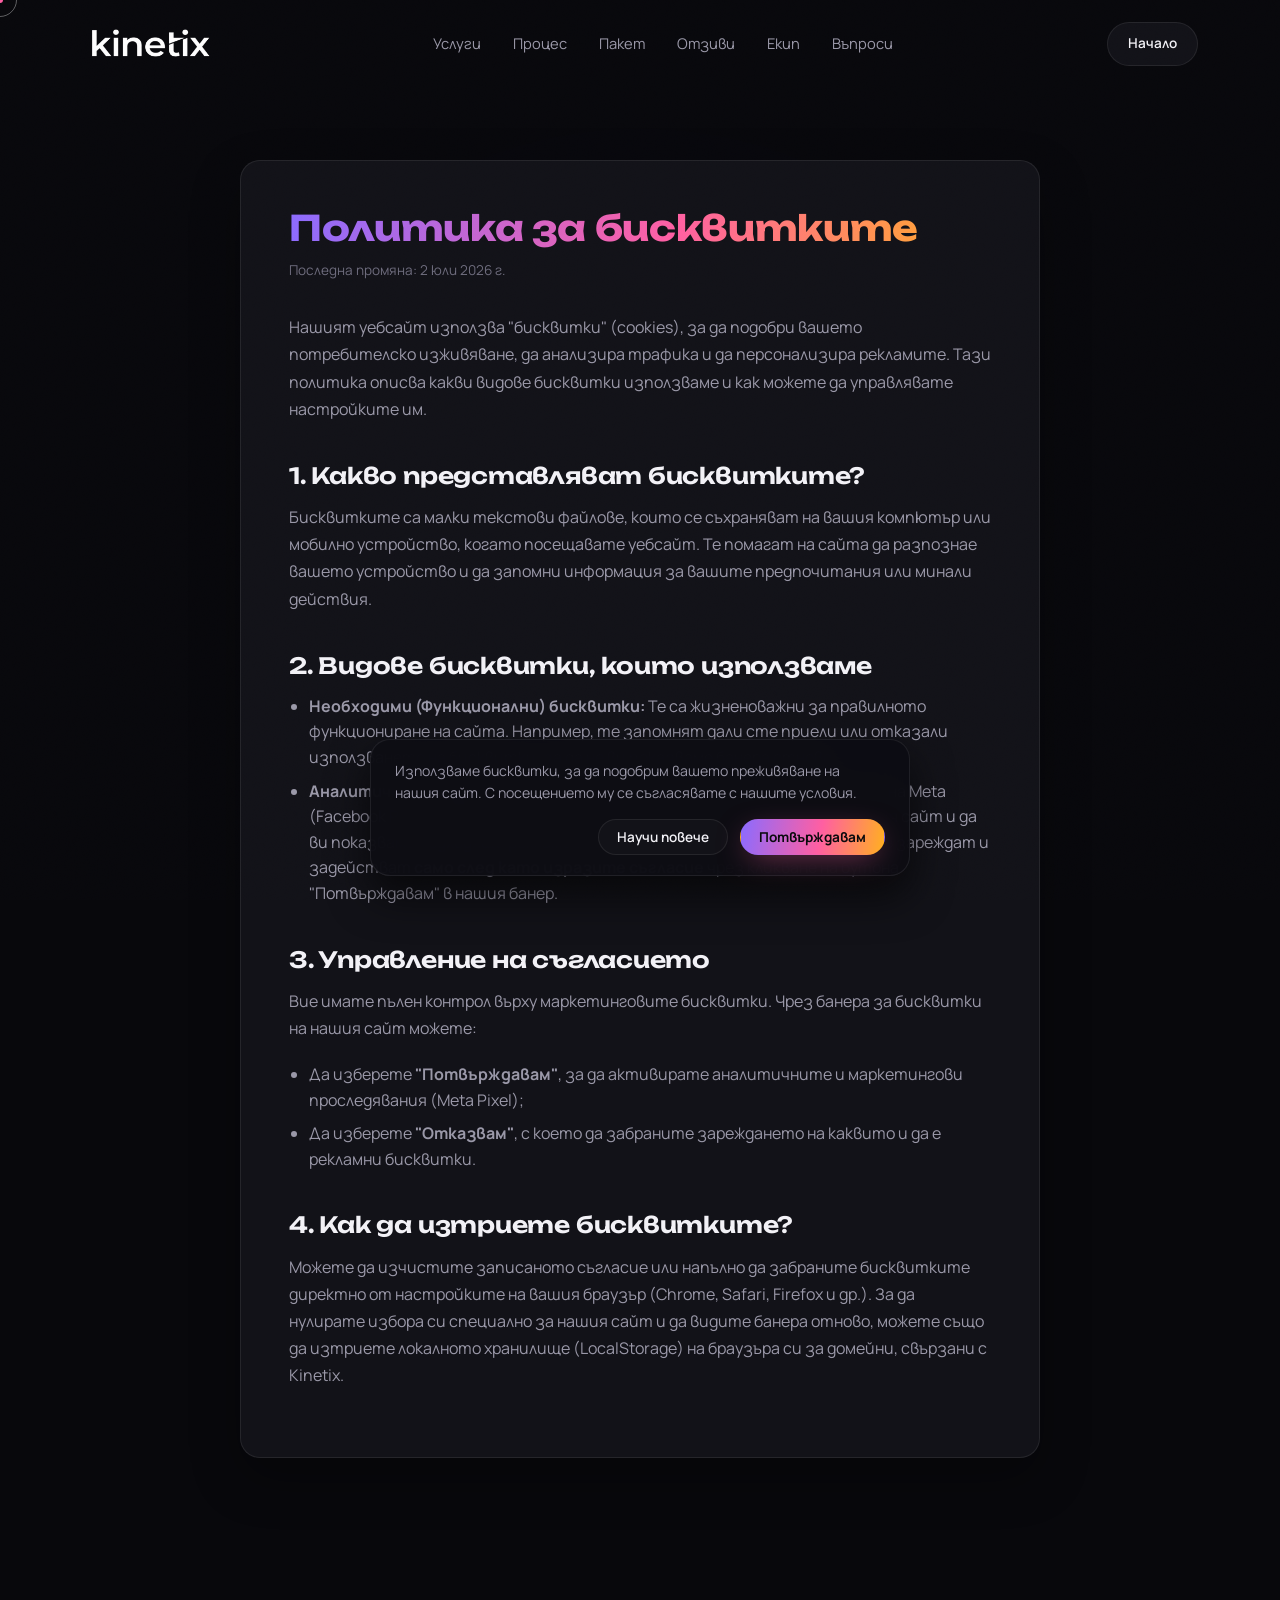
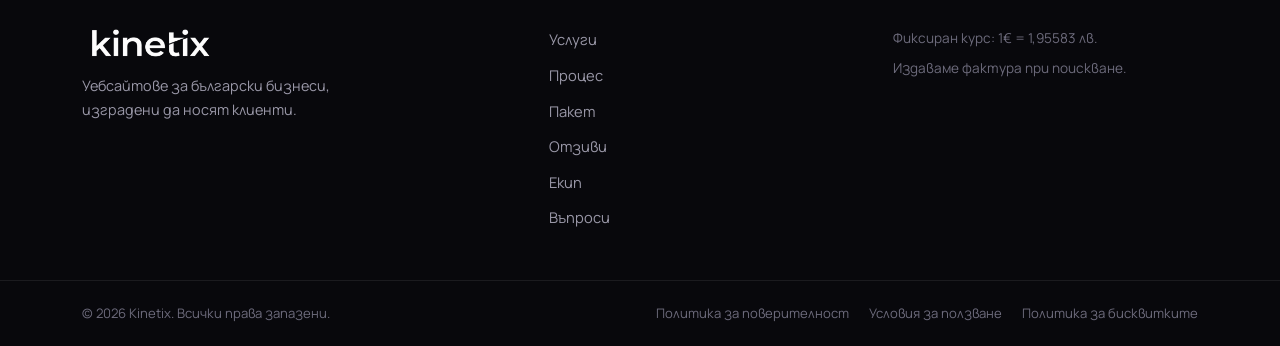
==== cookie-policy.html @ f73cec0b "feat: add legal pages and cookie consent banner" ====
<!DOCTYPE html>
<html lang="bg">
<head>
<meta charset="UTF-8">
<meta name="viewport" content="width=device-width, initial-scale=1.0">
<title>Политика за бисквитките — Kinetix</title>
<meta name="description" content="Политика за бисквитките на Kinetix. Научете как и защо използваме бисквитки на нашия уебсайт.">
<link rel="icon" href="data:image/svg+xml,<svg xmlns=%22http://www.w3.org/2000/svg%22 viewBox=%220 0 100 100%22><text y=%22.75em%22 font-size=%2270%22 font-family=%22sans-serif%22 font-weight=%22700%22 fill=%22%23ff5fa2%22>K</text></svg>">
<link rel="preconnect" href="https://fonts.googleapis.com">
<link rel="preconnect" href="https://fonts.gstatic.com" crossorigin>
<link href="https://fonts.googleapis.com/css2?family=Unbounded:wght@400;500;600;700;800;900&family=Manrope:wght@400;500;600;700;800&display=swap" rel="stylesheet">
<link rel="stylesheet" href="style.css">
<style>
  .legal-section {
    padding: 160px 0 100px;
    position: relative;
    overflow: hidden;
  }
  .legal-content {
    max-width: 800px;
    margin: 0 auto;
    background: var(--surface);
    border: 1px solid var(--border);
    border-radius: var(--radius);
    padding: 48px;
    position: relative;
    z-index: 2;
    box-shadow: 0 20px 50px rgba(0,0,0,0.3);
  }
  .legal-content h1 {
    font-size: 2.2rem;
    font-weight: 700;
    margin-bottom: 12px;
  }
  .legal-updated {
    font-size: 0.85rem;
    color: var(--text-dimmer);
    margin-bottom: 32px;
    display: block;
  }
  .legal-content h2 {
    font-size: 1.4rem;
    font-weight: 600;
    margin-top: 40px;
    margin-bottom: 16px;
    color: var(--text);
  }
  .legal-content p {
    color: var(--text-dim);
    margin-bottom: 20px;
    line-height: 1.7;
  }
  .legal-content ul {
    list-style: disc;
    padding-left: 20px;
    color: var(--text-dim);
    margin-bottom: 20px;
  }
  .legal-content li {
    margin-bottom: 8px;
  }
  .legal-glow {
    position: absolute;
    width: 400px;
    height: 400px;
    background: var(--violet);
    filter: blur(120px);
    opacity: 0.12;
    border-radius: 50%;
    top: 20%;
    left: 50%;
    transform: translateX(-50%);
    z-index: 1;
    pointer-events: none;
  }
  @media (max-width: 640px) {
    .legal-section {
      padding: 120px 0 60px;
    }
    .legal-content {
      padding: 24px;
      border-radius: var(--radius-sm);
    }
    .legal-content h1 {
      font-size: 1.6rem;
    }
  }
</style>
</head>
<body>

<div class="grain"></div>
<div class="cursor-dot" id="cursorDot"></div>
<div class="cursor-ring" id="cursorRing"></div>

<!-- NAV -->
<header class="nav" id="nav">
  <div class="nav-inner">
    <a href="/" class="logo">
      <img src="images/logo.png" alt="Kinetix Logo" style="height: 32px; display: block;">
    </a>
    <nav class="nav-links" id="navLinks">
      <a href="/#uslugi">Услуги</a>
      <a href="/#proces">Процес</a>
      <a href="/#paket">Пакет</a>
      <a href="/#otzivi">Отзиви</a>
      <a href="/#екип">Екип</a>
      <a href="/#faq">Въпроси</a>
    </nav>
    <a href="/" class="btn btn-nav">Начало</a>
    <button class="burger" id="burger" aria-label="Меню"><span></span><span></span><span></span></button>
  </div>
</header>

<!-- CONTENT -->
<section class="legal-section">
  <div class="legal-glow"></div>
  <div class="container">
    <div class="legal-content">
      <h1 class="grad-text">Политика за бисквитките</h1>
      <span class="legal-updated">Последна промяна: 2 юли 2026 г.</span>

      <p>Нашият уебсайт използва "бисквитки" (cookies), за да подобри вашето потребителско изживяване, да анализира трафика и да персонализира рекламите. Тази политика описва какви видове бисквитки използваме и как можете да управлявате настройките им.</p>

      <h2>1. Какво представляват бисквитките?</h2>
      <p>Бисквитките са малки текстови файлове, които се съхраняват на вашия компютър или мобилно устройство, когато посещавате уебсайт. Те помагат на сайта да разпознае вашето устройство и да запомни информация за вашите предпочитания или минали действия.</p>

      <h2>2. Видове бисквитки, които използваме</h2>
      <ul>
        <li><strong>Необходими (Функционални) бисквитки:</strong> Те са жизненоважни за правилното функциониране на сайта. Например, те запомнят дали сте приели или отказали използването на бисквитки, за да не ви показваме банера отново.</li>
        <li><strong>Аналитични и Маркетингови бисквитки (Meta Pixel):</strong> Използваме кода на Meta (Facebook Pixel), за да анализираме потребителското поведение на нашия сайт и да ви показваме подходящи реклами в социалните мрежи. Тези бисквитки се зареждат и задействат <strong>само след като изразите съгласие</strong> чрез кликване на бутона "Потвърждавам" в нашия банер.</li>
      </ul>

      <h2>3. Управление на съгласието</h2>
      <p>Вие имате пълен контрол върху маркетинговите бисквитки. Чрез банера за бисквитки на нашия сайт можете:</p>
      <ul>
        <li>Да изберете <strong>"Потвърждавам"</strong>, за да активирате аналитичните и маркетингови проследявания (Meta Pixel);</li>
        <li>Да изберете <strong>"Отказвам"</strong>, с което да забраните зареждането на каквито и да е рекламни бисквитки.</li>
      </ul>

      <h2>4. Как да изтриете бисквитките?</h2>
      <p>Можете да изчистите записаното съгласие или напълно да забраните бисквитките директно от настройките на вашия браузър (Chrome, Safari, Firefox и др.). За да нулирате избора си специално за нашия сайт и да видите банера отново, можете също да изтриете локалното хранилище (LocalStorage) на браузъра си за домейни, свързани с Kinetix.</p>
    </div>
  </div>
</section>

<!-- FOOTER -->
<footer class="footer">
  <div class="container footer-inner">
    <div class="footer-brand">
      <a href="/" class="logo">
        <img src="images/logo.png" alt="Kinetix Logo" style="height: 32px; display: block;">
      </a>
      <p>Уебсайтове за български бизнеси, изградени да носят клиенти.</p>
    </div>
    <div class="footer-links">
      <a href="/#uslugi">Услуги</a>
      <a href="/#proces">Процес</a>
      <a href="/#paket">Пакет</a>
      <a href="/#otzivi">Отзиви</a>
      <a href="/#екип">Екип</a>
      <a href="/#faq">Въпроси</a>
    </div>
    <div class="footer-meta">
      <p>Фиксиран курс: 1€ = 1,95583 лв.</p>
      <p>Издаваме фактура при поискване.</p>
    </div>
  </div>
  <div class="footer-bottom">
    <div class="container" style="display: flex; justify-content: space-between; align-items: center; flex-wrap: wrap; gap: 12px;">
      <p>© <span id="year"></span> Kinetix. Всички права запазени.</p>
      <div class="footer-legal-links" style="display: flex; gap: 20px;">
        <a href="/privacy-policy" style="color: var(--text-dimmer); font-size: 0.82rem; transition: color 0.2s;">Политика за поверителност</a>
        <a href="/terms" style="color: var(--text-dimmer); font-size: 0.82rem; transition: color 0.2s;">Условия за ползване</a>
        <a href="/cookie-policy" style="color: var(--text-dimmer); font-size: 0.82rem; transition: color 0.2s;">Политика за бисквитките</a>
      </div>
    </div>
  </div>
</footer>

<script src="script.js"></script>
</body>
</html>
---- style.css ----
/* ============ Kinetix — unique dark editorial agency theme ============ */

:root{
  --bg: #08080c;
  --bg-alt: #0d0d13;
  --surface: #121218;
  --surface-2: #16161f;
  --border: rgba(255,255,255,0.08);
  --text: #f2f1f6;
  --text-dim: #9a98a8;
  --text-dimmer: #6d6b7c;

  --violet: #8b6bff;
  --pink: #ff5fa2;
  --amber: #ffb020;
  --lime: #baff5c;

  --grad: linear-gradient(100deg, var(--violet), var(--pink) 55%, var(--amber));
  --grad-soft: linear-gradient(135deg, rgba(139,107,255,.18), rgba(255,95,162,.12));

  --radius: 20px;
  --radius-sm: 12px;
  --ease: cubic-bezier(.16,.84,.44,1);
}

*,*::before,*::after{ box-sizing: border-box; }
html{ scroll-behavior: smooth; }

body{
  margin:0;
  background: var(--bg);
  color: var(--text);
  font-family: 'Manrope', system-ui, -apple-system, sans-serif;
  font-size: 16px;
  line-height: 1.6;
  overflow-x: hidden;
  cursor: default;
}

h1,h2,h3,h4{
  font-family: 'Unbounded', 'Manrope', sans-serif;
  margin: 0;
  line-height: 1.12;
  letter-spacing: -0.01em;
}

p{ margin: 0; }
a{ color: inherit; text-decoration: none; }
ul{ margin:0; padding:0; list-style:none; }
button{ font-family: inherit; cursor: pointer; }

.container{
  max-width: 1180px;
  margin: 0 auto;
  padding: 0 32px;
}

img{ max-width: 100%; display:block; }

/* ---------- grain overlay ---------- */
.grain{
  position: fixed; inset:0; z-index: 999; pointer-events:none;
  opacity: .035; mix-blend-mode: overlay;
  background-image: url("data:image/svg+xml,%3Csvg xmlns='http://www.w3.org/2000/svg' width='120' height='120'%3E%3Cfilter id='n'%3E%3CfeTurbulence type='fractalNoise' baseFrequency='0.9' numOctaves='2' stitchTiles='stitch'/%3E%3C/filter%3E%3Crect width='100%25' height='100%25' filter='url(%23n)'/%3E%3C/svg%3E");
}

/* ---------- custom cursor ---------- */
.cursor-dot, .cursor-ring{
  position: fixed; top:0; left:0; pointer-events:none; z-index: 998;
  border-radius: 50%;
  transform: translate(-50%,-50%);
  will-change: transform;
}
.cursor-dot{ width:6px; height:6px; background: var(--pink); transition: opacity .2s; }
.cursor-ring{ width:34px; height:34px; border:1px solid rgba(255,255,255,.35); transition: width .2s var(--ease), height .2s var(--ease), border-color .2s, background .2s; }
.cursor-ring.hovered{ width:56px; height:56px; border-color: var(--pink); background: rgba(255,95,162,.08); }
@media (hover:none){ .cursor-dot,.cursor-ring{ display:none; } }



/* ---------- reveal animation ---------- */
.reveal{
  opacity: 0; transform: translateY(28px);
  transition: opacity .8s var(--ease), transform .8s var(--ease);
}
.reveal.in{ opacity: 1; transform: translateY(0); }

/* ============ NAV ============ */
.nav{
  position: fixed; top:0; left:0; right:0; z-index: 500;
  padding: 22px 0;
  transition: padding .3s var(--ease), background .3s var(--ease), border-color .3s var(--ease);
  border-bottom: 1px solid transparent;
}
.nav.scrolled{
  padding: 14px 0;
  background: rgba(8,8,12,.75);
  backdrop-filter: blur(16px) saturate(140%);
  -webkit-backdrop-filter: blur(16px) saturate(140%);
  border-bottom: 1px solid var(--border);
}
.nav-inner{
  max-width: 1180px; margin:0 auto; padding: 0 32px;
  display:flex; align-items:center; justify-content:space-between; gap: 24px;
}
.logo{
  font-family:'Unbounded',sans-serif; font-weight:700; font-size:1.15rem; letter-spacing:.01em;
}
.nav-links{ display:flex; gap: 32px; }
.nav-links a{ font-size:.92rem; color: var(--text-dim); transition: color .2s; position:relative; }
.nav-links a:hover{ color: var(--text); }
.nav-links a::after{
  content:''; position:absolute; left:0; bottom:-6px; width:0; height:1px; background: var(--grad);
  transition: width .25s var(--ease);
}
.nav-links a:hover::after{ width:100%; }

.nav-cta-mobile{ display:none; }
.burger{ display:none; flex-direction:column; justify-content:center; align-items:center; gap:6px; background:none; border:none; padding:10px; flex-shrink:0; }
.burger span{ width:26px; height:3px; border-radius:3px; background:#ffffff; display:block; box-shadow: 0 0 1px rgba(0,0,0,.4); }
.nav .btn-nav{ flex-shrink:0; }

/* ============ BUTTONS ============ */
.btn{
  display:inline-flex; align-items:center; justify-content:center; gap:8px;
  padding: 12px 22px; border-radius: 100px;
  font-weight:600; font-size:.92rem;
  border: 1px solid transparent;
  color: var(--text);
  transition: transform .25s var(--ease), box-shadow .25s var(--ease), background .25s, border-color .25s;
  white-space: nowrap;
}
.btn-nav{ background: var(--surface); border-color: var(--border); font-size:.85rem; padding:10px 20px; }
.btn-nav:hover{ border-color: var(--pink); }

.btn-primary{
  background: var(--grad); color:#0a0a0d; font-weight:700;
  box-shadow: 0 8px 30px -8px rgba(255,95,162,.5);
}
.btn-primary:hover{ transform: translateY(-2px); box-shadow: 0 14px 40px -8px rgba(255,95,162,.65); }

.btn-lg{ padding: 16px 28px; font-size:1rem; }
.btn-block{ width:100%; }

/* magnetic hover handled by JS transform, keep transition smooth */
.magnetic{ transition: transform .2s var(--ease), box-shadow .25s var(--ease); }

/* ============ HERO ============ */
.hero{
  position: relative;
  padding: 200px 0 60px;
  overflow: hidden;
  min-height: 100vh;
  display:flex; flex-direction:column; justify-content:center;
}
.hero-grid-bg{
  position:absolute; inset:0;
  background-image:
    linear-gradient(rgba(255,255,255,.035) 1px, transparent 1px),
    linear-gradient(90deg, rgba(255,255,255,.035) 1px, transparent 1px);
  background-size: 64px 64px;
  mask-image: radial-gradient(ellipse 70% 60% at 50% 30%, black 30%, transparent 75%);
  z-index:0;
}
.mesh{
  position:absolute; border-radius:50%;
  filter: blur(90px); opacity:.55; z-index:0;
  animation: float 16s ease-in-out infinite;
}
.mesh-1{ width:520px; height:520px; background: var(--violet); top:-180px; left:-120px; }
.mesh-2{ width:460px; height:460px; background: var(--pink); top:60px; right:-160px; animation-delay:-4s; }
.mesh-4{ width:480px; height:480px; background: var(--violet); top:-100px; right:-140px; opacity:.28; }
.mesh-5{ width:460px; height:460px; background: var(--pink); bottom:-180px; left:-100px; opacity:.28; }

@keyframes float{
  0%,100%{ transform: translate(0,0) scale(1); }
  33%{ transform: translate(30px,-20px) scale(1.06); }
  66%{ transform: translate(-25px,25px) scale(.96); }
}

.hero-inner{ position:relative; z-index:2; max-width: 880px; }
.eyebrow{
  display:inline-flex; align-items:center; gap:10px;
  padding: 8px 16px; border-radius:100px;
  background: var(--surface); border:1px solid var(--border);
  font-size:.85rem; color: var(--text-dim); margin-bottom: 28px;
}
.dot-pulse{
  width:7px; height:7px; border-radius:50%; background: var(--lime);
  box-shadow: 0 0 0 0 rgba(186,255,92,.6);
  animation: pulse 2s infinite;
}
@keyframes pulse{
  0%{ box-shadow: 0 0 0 0 rgba(186,255,92,.55); }
  70%{ box-shadow: 0 0 0 8px rgba(186,255,92,0); }
  100%{ box-shadow: 0 0 0 0 rgba(186,255,92,0); }
}

.hero-title{
  font-size: clamp(2.6rem, 6vw, 4.6rem);
  font-weight: 700;
  margin-bottom: 26px;
}
.grad-text{
  background: var(--grad);
  -webkit-background-clip: text; background-clip:text;
  color: transparent;
}
.underline-sketch{
  position: relative;
  white-space: nowrap;
}
.underline-sketch::after{
  content:''; position:absolute; left:0; right:0; bottom:2px; height:10px; z-index:-1;
  background: linear-gradient(120deg, rgba(255,176,32,.35), rgba(255,95,162,.3));
  transform: skewX(-6deg);
}

.hero-sub{
  font-size: 1.15rem; color: var(--text-dim); max-width: 620px; margin-bottom: 36px;
}
.hero-cta{ display:flex; gap:16px; flex-wrap:wrap; margin-bottom: 20px; }
.hero-cta svg{ transition: transform .25s var(--ease); }
.hero-cta .btn-primary:hover svg{ transform: translateX(4px); }
.hero-note{ font-size:.85rem; color: var(--text-dimmer); letter-spacing:.02em; }

.hero-fade{
  position:relative; z-index:1; flex-shrink:0;
  height:90px; margin-top:10px;
  background: linear-gradient(to bottom, transparent, var(--bg) 85%);
  pointer-events:none;
}

/* marquee */
.marquee-wrap{ position:relative; z-index:2; margin-top: 40px; }
.marquee{
  border-top:1px solid var(--border); border-bottom:1px solid var(--border);
  padding: 20px 0; overflow:hidden;
  -webkit-mask-image: linear-gradient(90deg, transparent, black 8%, black 92%, transparent);
  mask-image: linear-gradient(90deg, transparent, black 8%, black 92%, transparent);
}
.marquee-track{
  display:flex; gap: 20px; white-space:nowrap; width:max-content;
  animation: scroll-left 22s linear infinite;
  font-family:'Unbounded',sans-serif; font-size:1.05rem; color: var(--text-dimmer); letter-spacing:.08em;
}
.marquee-track span:nth-child(odd){ color: var(--text-dim); }
@keyframes scroll-left{ from{ transform: translateX(0);} to{ transform: translateX(-50%);} }

/* ============ STATS ============ */
.stats-section{ padding: 90px 0; }
.stats-grid{
  display:grid; grid-template-columns: repeat(4,1fr); gap: 24px;
  text-align:center;
}
.stat-num{
  font-family:'Unbounded',sans-serif; font-size: clamp(2.2rem,4vw,3rem); font-weight:700;
  background: var(--grad); -webkit-background-clip:text; background-clip:text; color:transparent;
}
.stat-label{ color: var(--text-dim); font-size:.9rem; margin-top:8px; }

/* ============ SHARED SECTION HEADS ============ */
.tag{
  display:inline-block; padding:6px 14px; border-radius:100px;
  background: var(--surface); border:1px solid var(--border);
  font-size:.78rem; letter-spacing:.08em; text-transform:uppercase; color: var(--text-dim);
  margin-bottom: 20px;
}
.h2{ font-size: clamp(1.9rem,3.6vw,2.7rem); font-weight:700; margin-bottom: 18px; }
.p-lead{ color: var(--text-dim); font-size:1.05rem; max-width:620px; }
.section-head{ margin-bottom: 56px; max-width: 720px; }
.section-head.center{ margin-left:auto; margin-right:auto; text-align:center; }
.section-head.center .p-lead{ margin-left:auto; margin-right:auto; }

section{ padding: 110px 0; position:relative; }

.problem{ position: relative; background: var(--bg); padding-top: 30px; }
.split{ display:grid; grid-template-columns: 1fr 1fr; gap: 60px; align-items:start; }
.split-cards{ display:flex; flex-direction:column; gap:18px; }
.mini-card{
  background: var(--surface); border:1px solid var(--border); border-radius: var(--radius-sm);
  padding: 24px 26px; transition: border-color .25s, transform .25s var(--ease);
}
.mini-card:hover{ border-color: rgba(255,95,162,.4); transform: translateX(4px); }
.mini-num{ font-family:'Unbounded',sans-serif; color: var(--pink); font-size:.85rem; }
.mini-card h3{ font-size:1.1rem; margin: 10px 0 8px; }
.mini-card p{ color: var(--text-dim); font-size:.92rem; }

/* ============ BENTO / USLUGI ============ */
.bento{
  display:grid; grid-template-columns: repeat(3, 1fr); gap: 20px;
}
.bento-card{
  background: var(--surface); border:1px solid var(--border); border-radius: var(--radius);
  padding: 32px; position:relative; overflow:hidden;
  transition: transform .3s var(--ease), border-color .3s;
}
.bento-card::before{
  content:''; position:absolute; inset:0; opacity:0; transition: opacity .3s;
  background: var(--grad-soft);
}
.bento-card:hover{ transform: translateY(-6px); border-color: rgba(139,107,255,.4); }
.bento-card:hover::before{ opacity:1; }
.bento-lg{ grid-column: span 1; }
.bento-icon{
  width:52px; height:52px; border-radius: 14px;
  background: var(--surface-2); border:1px solid var(--border);
  display:flex; align-items:center; justify-content:center;
  color: var(--pink); margin-bottom: 22px; position:relative; z-index:1;
}
.bento-card h3{ font-size:1.2rem; margin-bottom:10px; position:relative; z-index:1; }
.bento-card p{ color: var(--text-dim); font-size:.94rem; position:relative; z-index:1; }
.bento-footnote{ text-align:center; color: var(--text-dimmer); margin-top: 44px; font-size:.92rem; }

/* ============ PROCESS TIMELINE ============ */
.proces{ background: var(--bg-alt); }
.timeline{ position:relative; max-width: 780px; margin: 0 auto; }
.timeline::before{
  content:''; position:absolute; left:27px; top:14px; bottom:14px; width:2px;
  background: rgba(255,255,255,.12);
}
.timeline-fill{
  position:absolute; left:27px; top:14px; width:3px; height:0;
  background: linear-gradient(var(--violet), var(--pink), var(--amber));
  border-radius: 3px; box-shadow: 0 0 16px rgba(255,95,162,.55);
  z-index:0;
}
.timeline-item{ display:flex; gap: 28px; margin-bottom: 48px; }
.timeline-item:last-child{ margin-bottom:0; }
.timeline-num{
  flex-shrink:0; width:56px; height:56px; border-radius:50%;
  background: var(--surface); border:1px solid var(--border);
  display:flex; align-items:center; justify-content:center;
  font-family:'Unbounded',sans-serif; font-weight:600; color: var(--pink);
  position:relative; z-index:1;
  transition: transform .4s var(--ease), background .4s, color .4s, box-shadow .4s, border-color .4s;
}
.timeline-num.filled{
  background: var(--grad); border-color: transparent; color:#0a0a0d;
  transform: scale(1.18);
  box-shadow: 0 0 28px rgba(255,95,162,.55);
}
.timeline-body h3{ font-size:1.3rem; margin-bottom:10px; }
.timeline-body p{ color: var(--text-dim); }

/* ============ PRICING ============ */
.paket{ overflow:hidden; }
.price-card{
  max-width: 640px; margin:0 auto; position:relative; z-index:2;
  background: linear-gradient(180deg, var(--surface), var(--surface-2));
  border: 1px solid var(--border); border-radius: 28px;
  padding: 48px;
}
.price-badge{
  position:absolute; top:-14px; left:50%; transform:translateX(-50%);
  background: var(--grad); color:#0a0a0d; font-weight:700; font-size:.78rem;
  padding: 7px 18px; border-radius:100px; white-space:nowrap;
}
.price-top{ display:flex; justify-content:center; gap:64px; margin: 20px 0 32px; flex-wrap:wrap; }
.price-old span, .price-new span{ display:block; font-size:.85rem; color: var(--text-dim); margin-bottom:6px; }
.price-old strong{ font-family:'Unbounded',sans-serif; font-size:1.3rem; color: var(--text-dimmer); text-decoration: line-through; text-decoration-color: var(--pink); font-weight:500; }
.price-new strong{ font-family:'Unbounded',sans-serif; font-size:2.1rem; font-weight:700; }
.price-old em, .price-new em{ font-style:normal; font-size:.65em; opacity:.75; display:block; }

.price-list{ display:flex; flex-direction:column; gap:12px; margin-bottom: 28px; margin-top: 8px; }
.price-list li{ position:relative; padding-left: 28px; color: var(--text-dim); font-size:.95rem; }
.price-list li::before{
  content:'✓'; position:absolute; left:0; top:0; color: var(--lime); font-weight:700;
}
.price-maintenance{
  background: var(--grad-soft); border:1px solid rgba(255,95,162,.25); border-radius: var(--radius-sm);
  padding: 16px 20px; font-size:.92rem; color: var(--text-dim); margin-bottom: 28px;
}
.price-maintenance strong{ color: var(--text); }
.price-fine{ text-align:center; font-size:.8rem; color: var(--text-dimmer); margin-top: 16px; }

.price-value-container {
  display: flex;
  flex-direction: column;
  align-items: center;
}
.price-lev {
  display: block;
  font-size: 1.1rem;
  color: var(--text-dim);
  margin-top: 4px;
  font-weight: 500;
}
.price-lev-old {
  display: block;
  font-size: 0.85rem;
  color: var(--text-dimmer);
  text-decoration: line-through;
  text-decoration-color: var(--pink);
  margin-top: 2px;
}

/* ============ TEAM ============ */
.ekip{ background: var(--bg-alt); }
.team-grid{ display:grid; grid-template-columns: 1fr 1fr; gap: 28px; }
.team-card{
  background: var(--surface); border:1px solid var(--border); border-radius: var(--radius);
  padding: 40px; text-align:center; transition: transform .3s var(--ease), border-color .3s;
}
.team-card:hover{ transform: translateY(-6px); border-color: rgba(255,95,162,.35); }
.team-avatar{
  position:relative; width: 96px; height:96px; border-radius:50%; margin: 0 auto 22px;
  overflow:hidden;
  background: linear-gradient(135deg, var(--violet), var(--pink));
  border: 2px solid var(--border);
}
.team-avatar img{ position:relative; z-index:1; width:100%; height:100%; object-fit:cover; }
.avatar-fallback{
  position:absolute; inset:0; display:flex; align-items:center; justify-content:center;
  font-family:'Unbounded',sans-serif; font-weight:700; font-size:1.3rem; color:#0a0a0d;
  background: linear-gradient(135deg, var(--violet), var(--pink));
}
.avatar-fallback-alt{ background: linear-gradient(135deg, var(--amber), var(--pink)); }
.team-card h3{ font-size:1.3rem; margin-bottom:6px; }
.team-role{ display:block; color: var(--pink); font-size:.85rem; font-weight:600; margin-bottom: 14px; }
.team-card p{ color: var(--text-dim); font-size:.94rem; }

/* ============ TESTIMONIALS ============ */
.reviews-grid{ display:grid; grid-template-columns: repeat(3,1fr); gap: 22px; }
.review-card{
  background: var(--surface); border:1px solid var(--border); border-radius: var(--radius);
  padding: 30px; transition: transform .3s var(--ease), border-color .3s;
}
.review-card:hover{ transform: translateY(-6px); border-color: rgba(255,176,32,.35); }
.stars{ color: var(--amber); letter-spacing:2px; margin-bottom: 16px; font-size:.9rem; }
.review-card p{ font-size:.96rem; color: var(--text); margin-bottom: 18px; }
.review-author{ font-size:.85rem; color: var(--text-dim); }
.review-author::before{ content:'— '; }

/* ============ FAQ ============ */
.faq{ background: var(--bg-alt); overflow:hidden; }
.faq .container{ position:relative; z-index:2; }
.faq::after{
  content:''; position:absolute; left:0; right:0; bottom:0; height:240px;
  background: linear-gradient(to bottom, transparent, var(--bg));
  z-index:1; pointer-events:none;
}
.faq-list{ max-width: 760px; margin:0 auto; display:flex; flex-direction:column; gap:14px; }
.faq-item{
  background: var(--surface); border:1px solid var(--border); border-radius: var(--radius-sm);
  padding: 22px 26px;
}
.faq-item summary{
  cursor:pointer; font-weight:600; list-style:none; display:flex; justify-content:space-between; align-items:center;
  font-family:'Unbounded',sans-serif; font-size:.98rem;
}
.faq-item summary::-webkit-details-marker{ display:none; }
.faq-item summary::after{
  content:'+'; color: var(--pink); font-size:1.4rem; font-weight:400; margin-left: 16px; transition: transform .25s;
}
.faq-item[open] summary::after{ transform: rotate(45deg); }
.faq-item p{ color: var(--text-dim); margin-top: 16px; font-size:.94rem; }

/* ============ CONTACT FORM / MODAL ============ */
body.no-scroll{ overflow:hidden; }
.modal-overlay{
  position:fixed; top:0; left:0; right:0; bottom:0; z-index:900;
  background: rgba(5,5,8,.72);
  backdrop-filter: blur(6px);
  -webkit-backdrop-filter: blur(6px);
  display:flex; align-items:center; justify-content:center;
  padding: 24px;
  opacity:0; visibility:hidden;
  transition: opacity .3s var(--ease), visibility .3s var(--ease);
}
.modal-overlay.open{ opacity:1; visibility:visible; }
.modal-box{
  position:relative; width:100%; max-width: 640px; max-height:88vh; overflow-y:auto;
  background: linear-gradient(180deg, var(--surface), var(--surface-2));
  border:1px solid var(--border); border-radius: var(--radius);
  padding: 44px;
  transform: translateY(24px) scale(.97); opacity:0;
  transition: transform .35s var(--ease), opacity .35s var(--ease);
}
.modal-overlay.open .modal-box{ transform: translateY(0) scale(1); opacity:1; }
.modal-close{
  position:absolute; top:18px; right:18px; width:36px; height:36px;
  border-radius:50%; border:1px solid var(--border); background: var(--surface);
  color: var(--text); font-size:1.3rem; line-height:1;
  display:flex; align-items:center; justify-content:center;
  transition: border-color .2s, transform .2s;
}
.modal-close:hover{ border-color: var(--pink); transform: rotate(90deg); }
.modal-head{ margin-bottom: 28px; }
.contact-form{
  max-width: 640px; margin: 0 auto;
  background: var(--surface); border:1px solid var(--border); border-radius: var(--radius);
  padding: 40px; display:flex; flex-direction:column; gap: 18px;
}
.form-row{ display:grid; grid-template-columns:1fr 1fr; gap: 18px; }
.form-field{ display: flex; flex-direction: column; gap: 8px; margin-bottom: 18px; text-align: left; }
.form-field input, .form-field textarea{
  width:100%; background: var(--bg); border:1px solid var(--border); border-radius: var(--radius-sm);
  padding: 14px 16px; color: var(--text); font-family:inherit; font-size:.95rem; resize:vertical;
  transition: border-color .2s;
}
.form-field input:focus, .form-field textarea:focus{ outline:none; border-color: var(--pink); }
.form-field label{
  color: var(--text-dim); font-size:.88rem; font-weight: 600;
}
.form-fine{ text-align:center; font-size:.8rem; color: var(--text-dimmer); }

/* ============ FOOTER ============ */
.footer{ background: var(--bg); padding-top: 70px; }
.footer-inner{ display:grid; grid-template-columns: 1.4fr 1fr 1fr; gap: 40px; padding-bottom: 50px; }
.footer-brand p{ color: var(--text-dim); font-size:.9rem; margin-top: 14px; max-width:280px; }
.footer-links{ display:flex; flex-direction:column; gap:12px; }
.footer-links a{ color: var(--text-dim); font-size:.92rem; transition:color .2s; }
.footer-links a:hover{ color: var(--text); }
.footer-meta p{ color: var(--text-dimmer); font-size:.85rem; margin-bottom:8px; }
.footer-bottom{ border-top:1px solid var(--border); padding: 22px 0; }
.footer-bottom p{ color: var(--text-dimmer); font-size:.82rem; }
.footer-bottom-container {
  display: flex;
  justify-content: space-between;
  align-items: center;
  flex-wrap: wrap;
  gap: 16px;
}
.footer-legal-links {
  display: flex;
  gap: 20px;
}
.footer-legal-links a {
  color: var(--text-dimmer);
  font-size: 0.82rem;
  transition: color 0.2s;
}
.footer-legal-links a:hover {
  color: var(--text);
}
@media (max-width: 640px) {
  .footer-bottom-container {
    flex-direction: column;
    text-align: center;
    gap: 12px;
  }
  .footer-legal-links {
    flex-direction: column;
    gap: 8px;
  }
}

/* ============ RESPONSIVE ============ */
@media (max-width: 900px){
  .nav-links{ display:none; }
  .nav .btn-nav{ display:inline-flex; }
  .burger{ display:none; }
  .nav-cta-mobile{ display:none; }
  .split{ grid-template-columns:1fr; }
  .bento{ grid-template-columns: repeat(2,1fr); }
  .stats-grid{ grid-template-columns: repeat(2,1fr); row-gap: 36px; }
  .team-grid{ grid-template-columns:1fr; }
  .reviews-grid{ grid-template-columns: 1fr 1fr; }
  .footer-inner{ grid-template-columns: 1fr 1fr; }
}
@media (max-width: 640px){
  .container{ padding: 0 20px; }
  .hero{ padding-top: 150px; }
  .bento{ grid-template-columns: 1fr; }
  .reviews-grid{ grid-template-columns: 1fr; }
  .form-row{ grid-template-columns: 1fr; }
  .price-card{ padding: 32px 24px; }
  .footer-inner{ grid-template-columns: 1fr; }
  section{ padding: 80px 0; }
  .modal-box{ padding: 32px 24px; }
  .problem{ padding-top: 20px; }
}

/* ---- loading spinner for submit button ---- */
.btn-loading {
  position: relative;
  color: transparent !important;
  pointer-events: none;
}
.btn-loading::after {
  content: "";
  position: absolute;
  width: 20px;
  height: 20px;
  top: 50%;
  left: 50%;
  margin-top: -10px;
  margin-left: -10px;
  border: 3px solid rgba(255, 255, 255, 0.3);
  border-top-color: #fff;
  border-radius: 50%;
  animation: spin 0.8s linear infinite;
}
@keyframes spin {
  to { transform: rotate(360deg); }
}

/* ============ COOKIE BANNER ============ */
.cookie-banner {
  position: fixed;
  bottom: 24px;
  left: 24px;
  right: 24px;
  max-width: 540px;
  margin: 0 auto;
  background: rgba(13, 13, 19, 0.96);
  backdrop-filter: blur(16px);
  -webkit-backdrop-filter: blur(16px);
  border: 1px solid var(--border);
  border-radius: var(--radius);
  padding: 20px 24px;
  z-index: 1000;
  box-shadow: 0 20px 40px rgba(0,0,0,0.6);
  transform: translateY(150%);
  transition: transform 0.5s var(--ease);
}
.cookie-banner.show {
  transform: translateY(0);
}
.cookie-banner-inner {
  display: flex;
  flex-direction: column;
  gap: 14px;
}
.cookie-banner-text {
  font-size: 0.88rem;
  line-height: 1.6;
  color: var(--text-dim);
}
.cookie-banner-text a {
  color: var(--text);
  text-decoration: underline;
  font-weight: 500;
}
.cookie-banner-actions {
  display: flex;
  gap: 12px;
  justify-content: flex-end;
}
.cookie-banner-actions .btn {
  font-size: 0.85rem;
  padding: 8px 18px;
}

@media (max-width: 640px) {
  .cookie-banner {
    bottom: 12px;
    left: 12px;
    right: 12px;
    padding: 16px;
    border-radius: var(--radius-sm);
  }
  .cookie-banner-inner {
    gap: 12px;
  }
  .cookie-banner-text {
    font-size: 0.82rem;
    line-height: 1.5;
  }
  .cookie-banner-actions {
    flex-direction: column;
    gap: 8px;
    width: 100%;
  }
  .cookie-banner-actions .btn {
    width: 100%;
    text-align: center;
  }
}
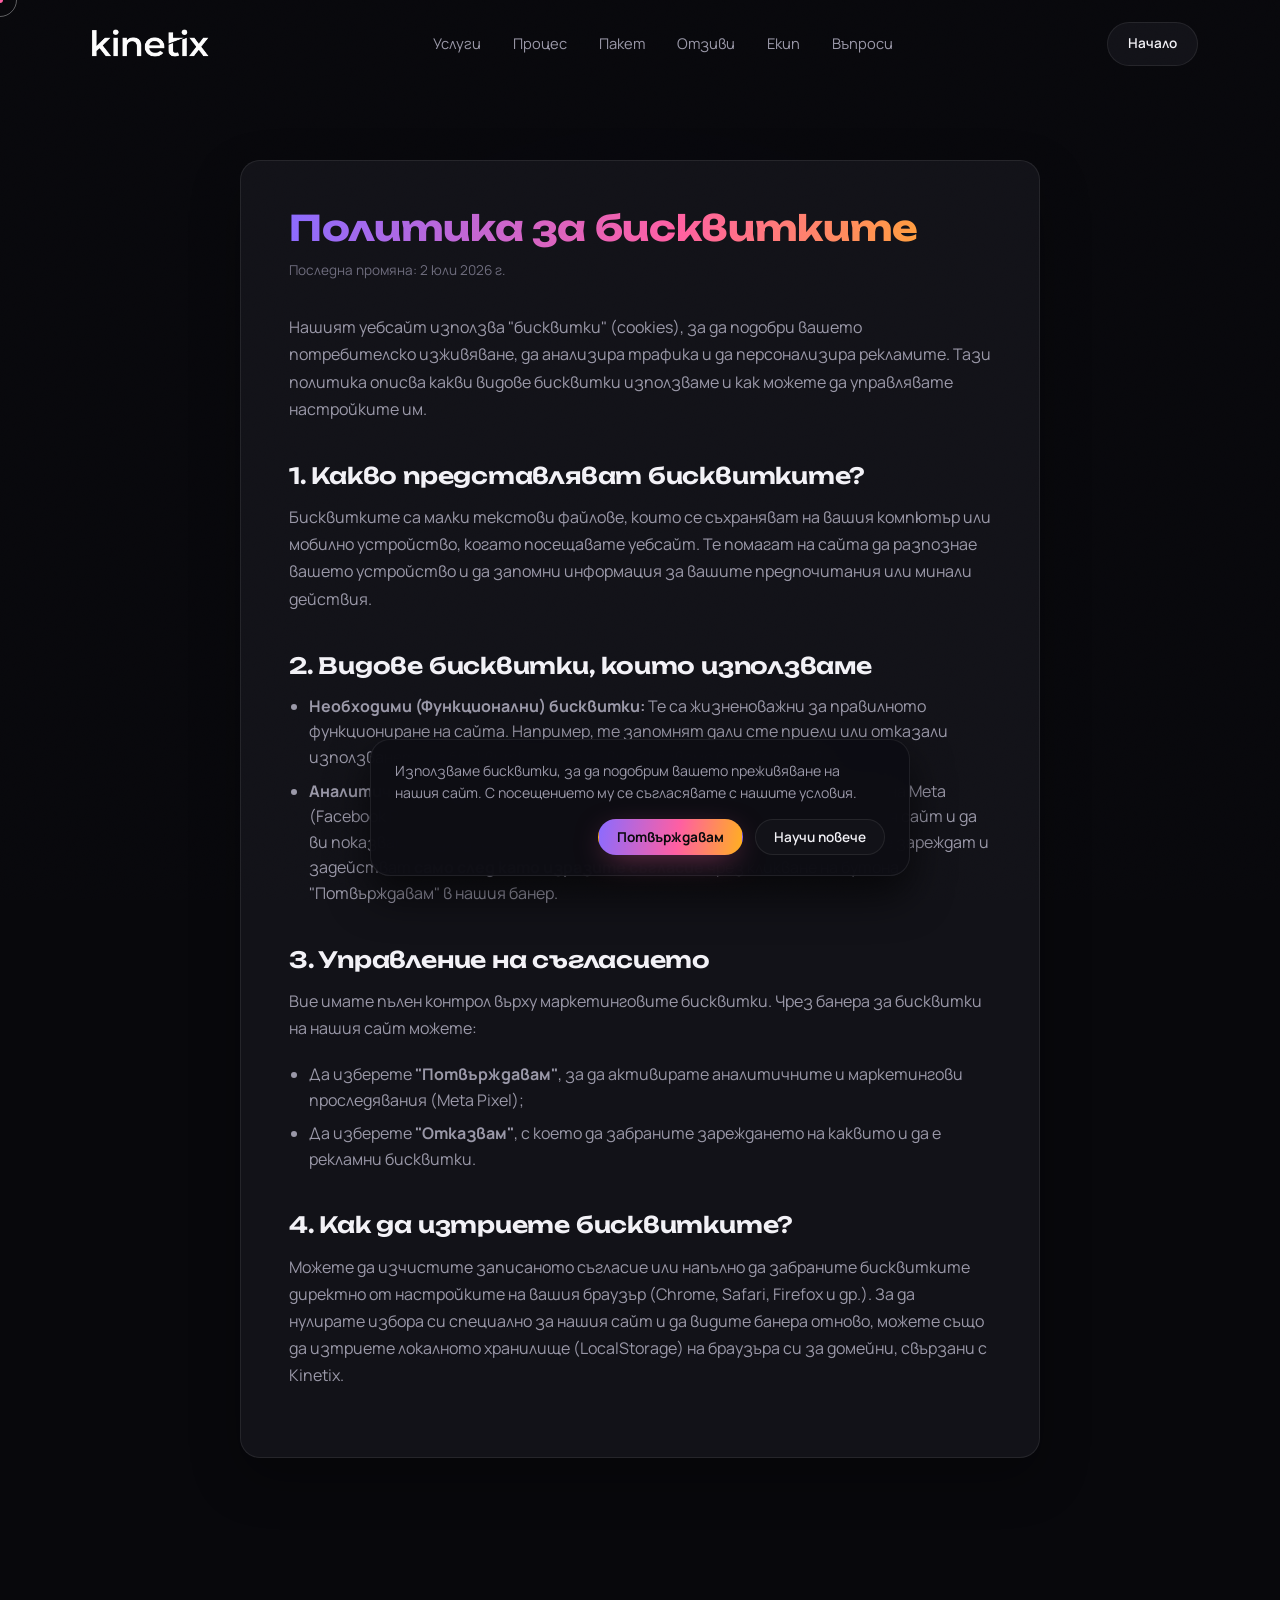
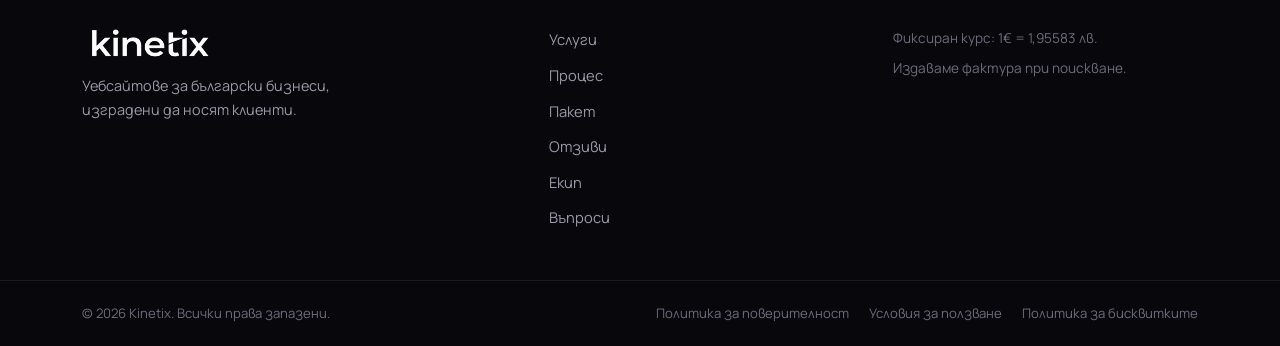
==== commit 36bb1e8a: "perf: optimize pagespeed insights mobile score (fonts, image sizes, disabled grain/mesh floats on mo" ====
--- a/cookie-policy.html
+++ b/cookie-policy.html
@@ -8,7 +8,11 @@
 <link rel="icon" href="data:image/svg+xml,<svg xmlns=%22http://www.w3.org/2000/svg%22 viewBox=%220 0 100 100%22><text y=%22.75em%22 font-size=%2270%22 font-family=%22sans-serif%22 font-weight=%22700%22 fill=%22%23ff5fa2%22>K</text></svg>">
 <link rel="preconnect" href="https://fonts.googleapis.com">
 <link rel="preconnect" href="https://fonts.gstatic.com" crossorigin>
-<link href="https://fonts.googleapis.com/css2?family=Unbounded:wght@400;500;600;700;800;900&family=Manrope:wght@400;500;600;700;800&display=swap" rel="stylesheet">
+<link rel="preload" as="style" href="https://fonts.googleapis.com/css2?family=Unbounded:wght@400;500;600;700;800;900&family=Manrope:wght@400;500;600;700;800&display=swap">
+<link rel="stylesheet" href="https://fonts.googleapis.com/css2?family=Unbounded:wght@400;500;600;700;800;900&family=Manrope:wght@400;500;600;700;800&display=swap" media="print" onload="this.media='all'">
+<noscript>
+  <link rel="stylesheet" href="https://fonts.googleapis.com/css2?family=Unbounded:wght@400;500;600;700;800;900&family=Manrope:wght@400;500;600;700;800&display=swap">
+</noscript>
 <link rel="stylesheet" href="style.css">
 <style>
   .legal-section {
@@ -97,7 +101,7 @@
 <header class="nav" id="nav">
   <div class="nav-inner">
     <a href="/" class="logo">
-      <img src="images/logo.png" alt="Kinetix Logo" style="height: 32px; display: block;">
+      <img src="images/logo.png" alt="Kinetix Logo" width="136" height="32" style="height: 32px; display: block;">
     </a>
     <nav class="nav-links" id="navLinks">
       <a href="/#uslugi">Услуги</a>
@@ -149,7 +153,7 @@
   <div class="container footer-inner">
     <div class="footer-brand">
       <a href="/" class="logo">
-        <img src="images/logo.png" alt="Kinetix Logo" style="height: 32px; display: block;">
+        <img src="images/logo.png" alt="Kinetix Logo" width="136" height="32" style="height: 32px; display: block;">
       </a>
       <p>Уебсайтове за български бизнеси, изградени да носят клиенти.</p>
     </div>
--- a/style.css
+++ b/style.css
@@ -63,6 +63,9 @@
   opacity: .035; mix-blend-mode: overlay;
   background-image: url("data:image/svg+xml,%3Csvg xmlns='http://www.w3.org/2000/svg' width='120' height='120'%3E%3Cfilter id='n'%3E%3CfeTurbulence type='fractalNoise' baseFrequency='0.9' numOctaves='2' stitchTiles='stitch'/%3E%3C/filter%3E%3Crect width='100%25' height='100%25' filter='url(%23n)'/%3E%3C/svg%3E");
 }
+@media (max-width: 768px) {
+  .grain { display: none; }
+}
 
 /* ---------- custom cursor ---------- */
 .cursor-dot, .cursor-ring{
@@ -166,6 +169,13 @@
   position:absolute; border-radius:50%;
   filter: blur(90px); opacity:.55; z-index:0;
   animation: float 16s ease-in-out infinite;
+  will-change: transform;
+  transform: translate3d(0, 0, 0);
+}
+@media (max-width: 768px) {
+  .mesh {
+    animation: none !important;
+  }
 }
 .mesh-1{ width:520px; height:520px; background: var(--violet); top:-180px; left:-120px; }
 .mesh-2{ width:460px; height:460px; background: var(--pink); top:60px; right:-160px; animation-delay:-4s; }
@@ -428,9 +438,38 @@
 }
 .review-card:hover{ transform: translateY(-6px); border-color: rgba(255,176,32,.35); }
 .stars{ color: var(--amber); letter-spacing:2px; margin-bottom: 16px; font-size:.9rem; }
-.review-card p{ font-size:.96rem; color: var(--text); margin-bottom: 18px; }
-.review-author{ font-size:.85rem; color: var(--text-dim); }
-.review-author::before{ content:'— '; }
+.review-card p{ font-size:.96rem; color: var(--text); margin-bottom: 0; line-height: 1.6; }
+.review-user{
+  display: flex;
+  align-items: center;
+  gap: 14px;
+  margin-top: 20px;
+  padding-top: 20px;
+  border-top: 1px solid var(--border);
+}
+.review-avatar{
+  width: 44px;
+  height: 44px;
+  border-radius: 50%;
+  object-fit: cover;
+  border: 1px solid var(--border);
+  flex-shrink: 0;
+}
+.review-info{
+  display: flex;
+  flex-direction: column;
+  gap: 2px;
+  text-align: left;
+}
+.review-name{
+  font-weight: 700;
+  font-size: 0.92rem;
+  color: var(--text);
+}
+.review-role{
+  font-size: 0.8rem;
+  color: var(--text-dim);
+}
 
 /* ============ FAQ ============ */
 .faq{ background: var(--bg-alt); overflow:hidden; }
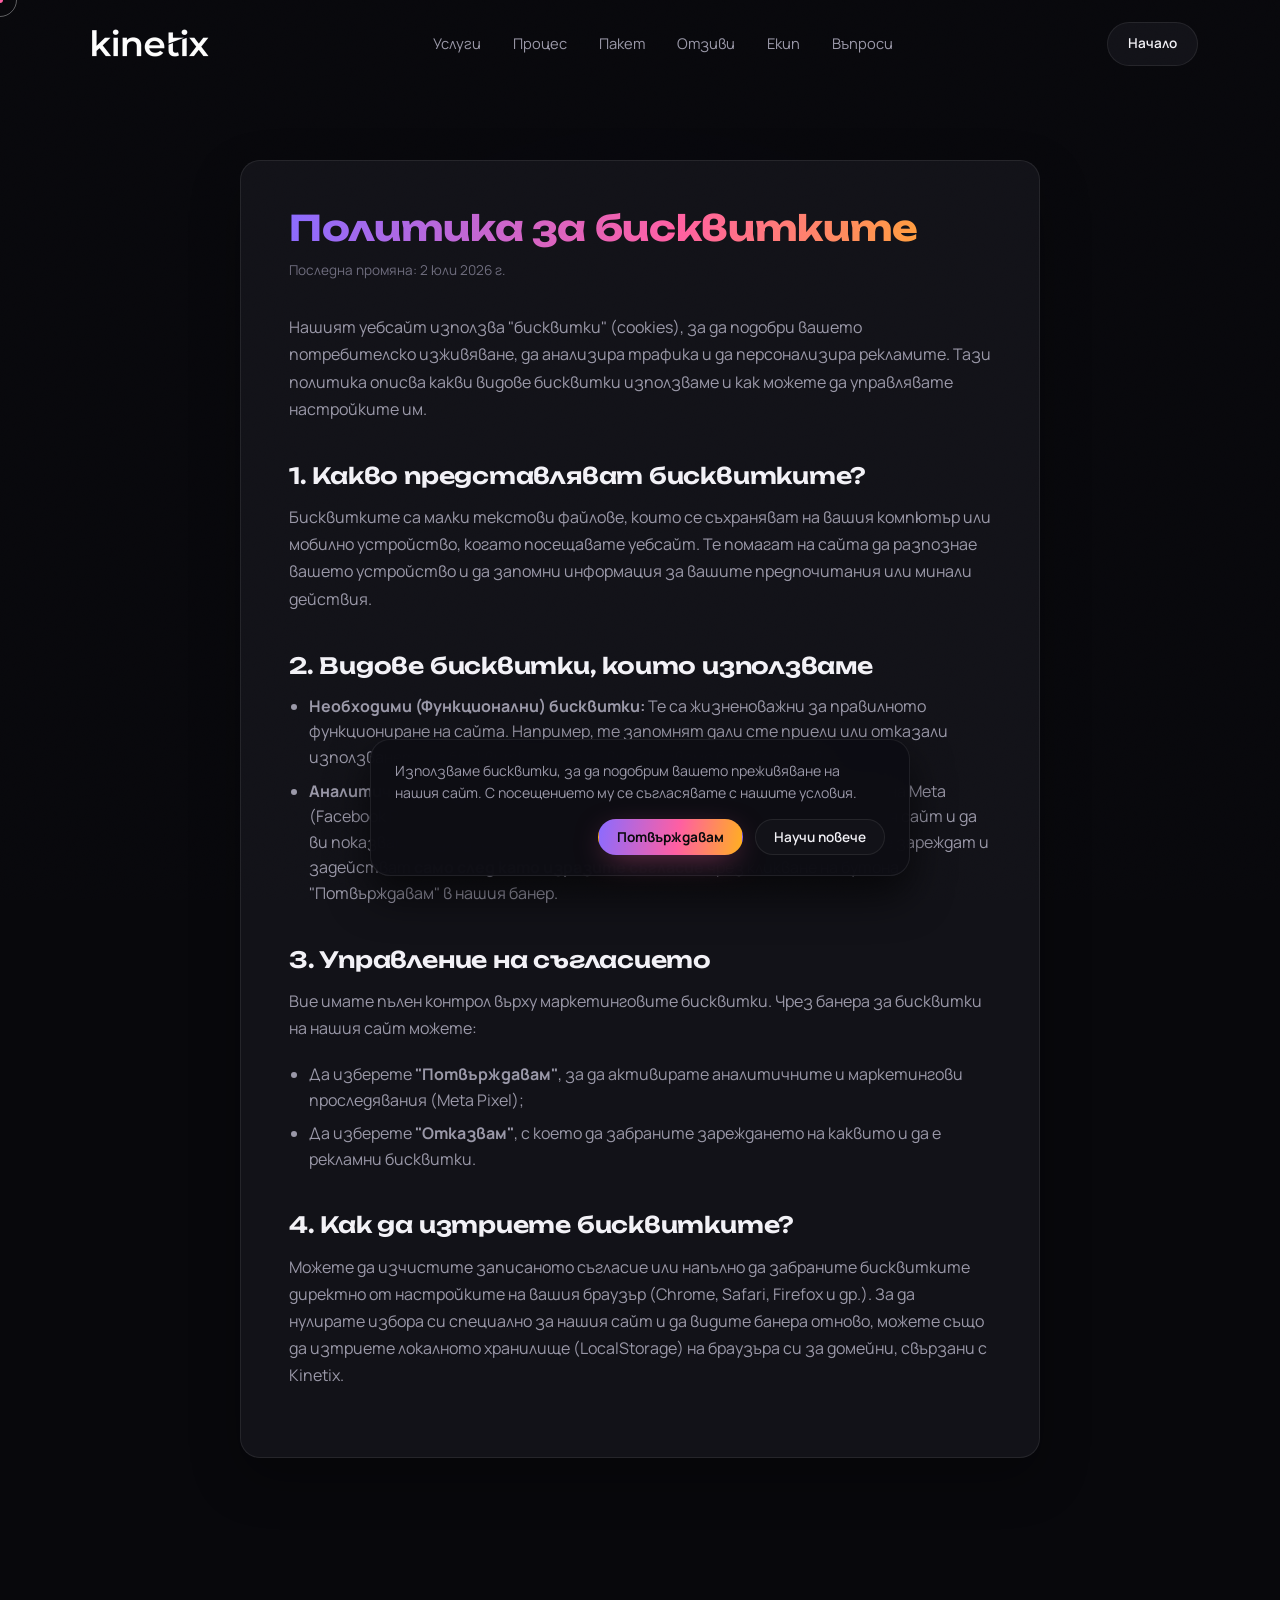
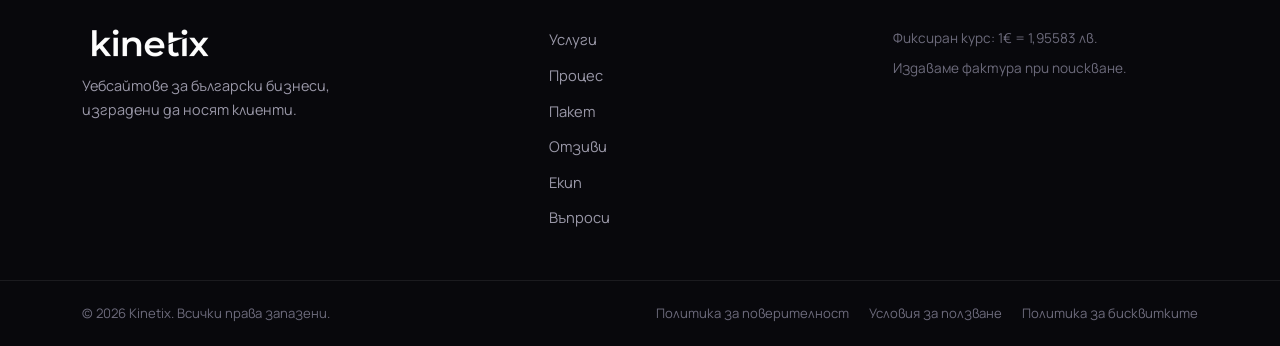
==== commit a0470ffe: "perf: self-host subset fonts, convert images to WebP, add static asset caching Removes Google Fonts " ====
--- a/cookie-policy.html
+++ b/cookie-policy.html
@@ -6,13 +6,8 @@
 <title>Политика за бисквитките — Kinetix</title>
 <meta name="description" content="Политика за бисквитките на Kinetix. Научете как и защо използваме бисквитки на нашия уебсайт.">
 <link rel="icon" href="data:image/svg+xml,<svg xmlns=%22http://www.w3.org/2000/svg%22 viewBox=%220 0 100 100%22><text y=%22.75em%22 font-size=%2270%22 font-family=%22sans-serif%22 font-weight=%22700%22 fill=%22%23ff5fa2%22>K</text></svg>">
-<link rel="preconnect" href="https://fonts.googleapis.com">
-<link rel="preconnect" href="https://fonts.gstatic.com" crossorigin>
-<link rel="preload" as="style" href="https://fonts.googleapis.com/css2?family=Unbounded:wght@400;500;600;700;800;900&family=Manrope:wght@400;500;600;700;800&display=swap">
-<link rel="stylesheet" href="https://fonts.googleapis.com/css2?family=Unbounded:wght@400;500;600;700;800;900&family=Manrope:wght@400;500;600;700;800&display=swap" media="print" onload="this.media='all'">
-<noscript>
-  <link rel="stylesheet" href="https://fonts.googleapis.com/css2?family=Unbounded:wght@400;500;600;700;800;900&family=Manrope:wght@400;500;600;700;800&display=swap">
-</noscript>
+<link rel="preload" as="font" type="font/woff2" href="fonts/unbounded-700.woff2" crossorigin>
+<link rel="preload" as="font" type="font/woff2" href="fonts/manrope-400.woff2" crossorigin>
 <link rel="stylesheet" href="style.css">
 <style>
   .legal-section {
@@ -101,7 +96,7 @@
 <header class="nav" id="nav">
   <div class="nav-inner">
     <a href="/" class="logo">
-      <img src="images/logo.png" alt="Kinetix Logo" width="136" height="32" style="height: 32px; display: block;">
+      <img src="images/logo.webp" alt="Kinetix Logo" width="136" height="32" style="height: 32px; display: block;">
     </a>
     <nav class="nav-links" id="navLinks">
       <a href="/#uslugi">Услуги</a>
@@ -153,7 +148,7 @@
   <div class="container footer-inner">
     <div class="footer-brand">
       <a href="/" class="logo">
-        <img src="images/logo.png" alt="Kinetix Logo" width="136" height="32" style="height: 32px; display: block;">
+        <img src="images/logo.webp" alt="Kinetix Logo" width="136" height="32" style="height: 32px; display: block;">
       </a>
       <p>Уебсайтове за български бизнеси, изградени да носят клиенти.</p>
     </div>
--- a/style.css
+++ b/style.css
@@ -1,4 +1,61 @@
 /* ============ Kinetix — unique dark editorial agency theme ============ */
+
+@font-face{
+  font-family: 'Unbounded';
+  font-style: normal;
+  font-weight: 400;
+  font-display: swap;
+  src: url('fonts/unbounded-400.woff2') format('woff2');
+}
+@font-face{
+  font-family: 'Unbounded';
+  font-style: normal;
+  font-weight: 500;
+  font-display: swap;
+  src: url('fonts/unbounded-500.woff2') format('woff2');
+}
+@font-face{
+  font-family: 'Unbounded';
+  font-style: normal;
+  font-weight: 600;
+  font-display: swap;
+  src: url('fonts/unbounded-600.woff2') format('woff2');
+}
+@font-face{
+  font-family: 'Unbounded';
+  font-style: normal;
+  font-weight: 700;
+  font-display: swap;
+  src: url('fonts/unbounded-700.woff2') format('woff2');
+}
+@font-face{
+  font-family: 'Manrope';
+  font-style: normal;
+  font-weight: 400;
+  font-display: swap;
+  src: url('fonts/manrope-400.woff2') format('woff2');
+}
+@font-face{
+  font-family: 'Manrope';
+  font-style: normal;
+  font-weight: 500;
+  font-display: swap;
+  src: url('fonts/manrope-500.woff2') format('woff2');
+}
+@font-face{
+  font-family: 'Manrope';
+  font-style: normal;
+  font-weight: 600;
+  font-display: swap;
+  src: url('fonts/manrope-600.woff2') format('woff2');
+}
+@font-face{
+  font-family: 'Manrope';
+  font-style: normal;
+  font-weight: 700;
+  font-display: swap;
+  src: url('fonts/manrope-700.woff2') format('woff2');
+}
 
 :root{
   --bg: #08080c;
@@ -708,3 +765,76 @@
   }
 }
 
+/* ============ PRICING REVIEW ============ */
+.pricing-review {
+  background: rgba(255, 255, 255, 0.02) !important;
+  border: 1px solid rgba(255, 255, 255, 0.06) !important;
+}
+.pricing-review:hover {
+  transform: none !important;
+  border-color: rgba(255, 176, 32, 0.3) !important;
+}
+
+/* ============ STAR RATING ============ */
+.star-rating {
+  display: inline-flex;
+  flex-direction: row-reverse;
+  justify-content: flex-end;
+  gap: 8px;
+  font-size: 1.8rem;
+  margin-top: 4px;
+}
+.star-rating input {
+  display: none;
+}
+.star-rating label {
+  color: var(--text-dimmer);
+  cursor: pointer;
+  transition: color 0.2s, transform 0.1s;
+}
+.star-rating label:hover {
+  transform: scale(1.15);
+}
+.star-rating input:checked ~ label,
+.star-rating label:hover,
+.star-rating label:hover ~ label {
+  color: var(--amber);
+}
+
+/* ============ STARS RENDERING (OPT) ============ */
+.stars {
+  font-size: 0.95rem;
+  display: inline-flex;
+  align-items: center;
+  gap: 6px;
+  margin-bottom: 16px;
+}
+.active-stars {
+  color: var(--amber) !important;
+  letter-spacing: 2px;
+}
+.inactive-stars {
+  color: rgba(255, 255, 255, 0.15) !important;
+  letter-spacing: 2px;
+}
+.stars-text {
+  color: var(--text-dimmer) !important;
+  font-family: inherit;
+  font-size: 0.88rem;
+  margin-left: 4px;
+}
+
+/* ============ BTN SECONDARY ============ */
+.btn-secondary {
+  background: var(--surface) !important;
+  border: 1px solid var(--border) !important;
+  color: var(--text-dim) !important;
+}
+.btn-secondary:hover {
+  border-color: var(--pink) !important;
+  color: var(--text) !important;
+  transform: translateY(-2px) !important;
+}
+
+
+
